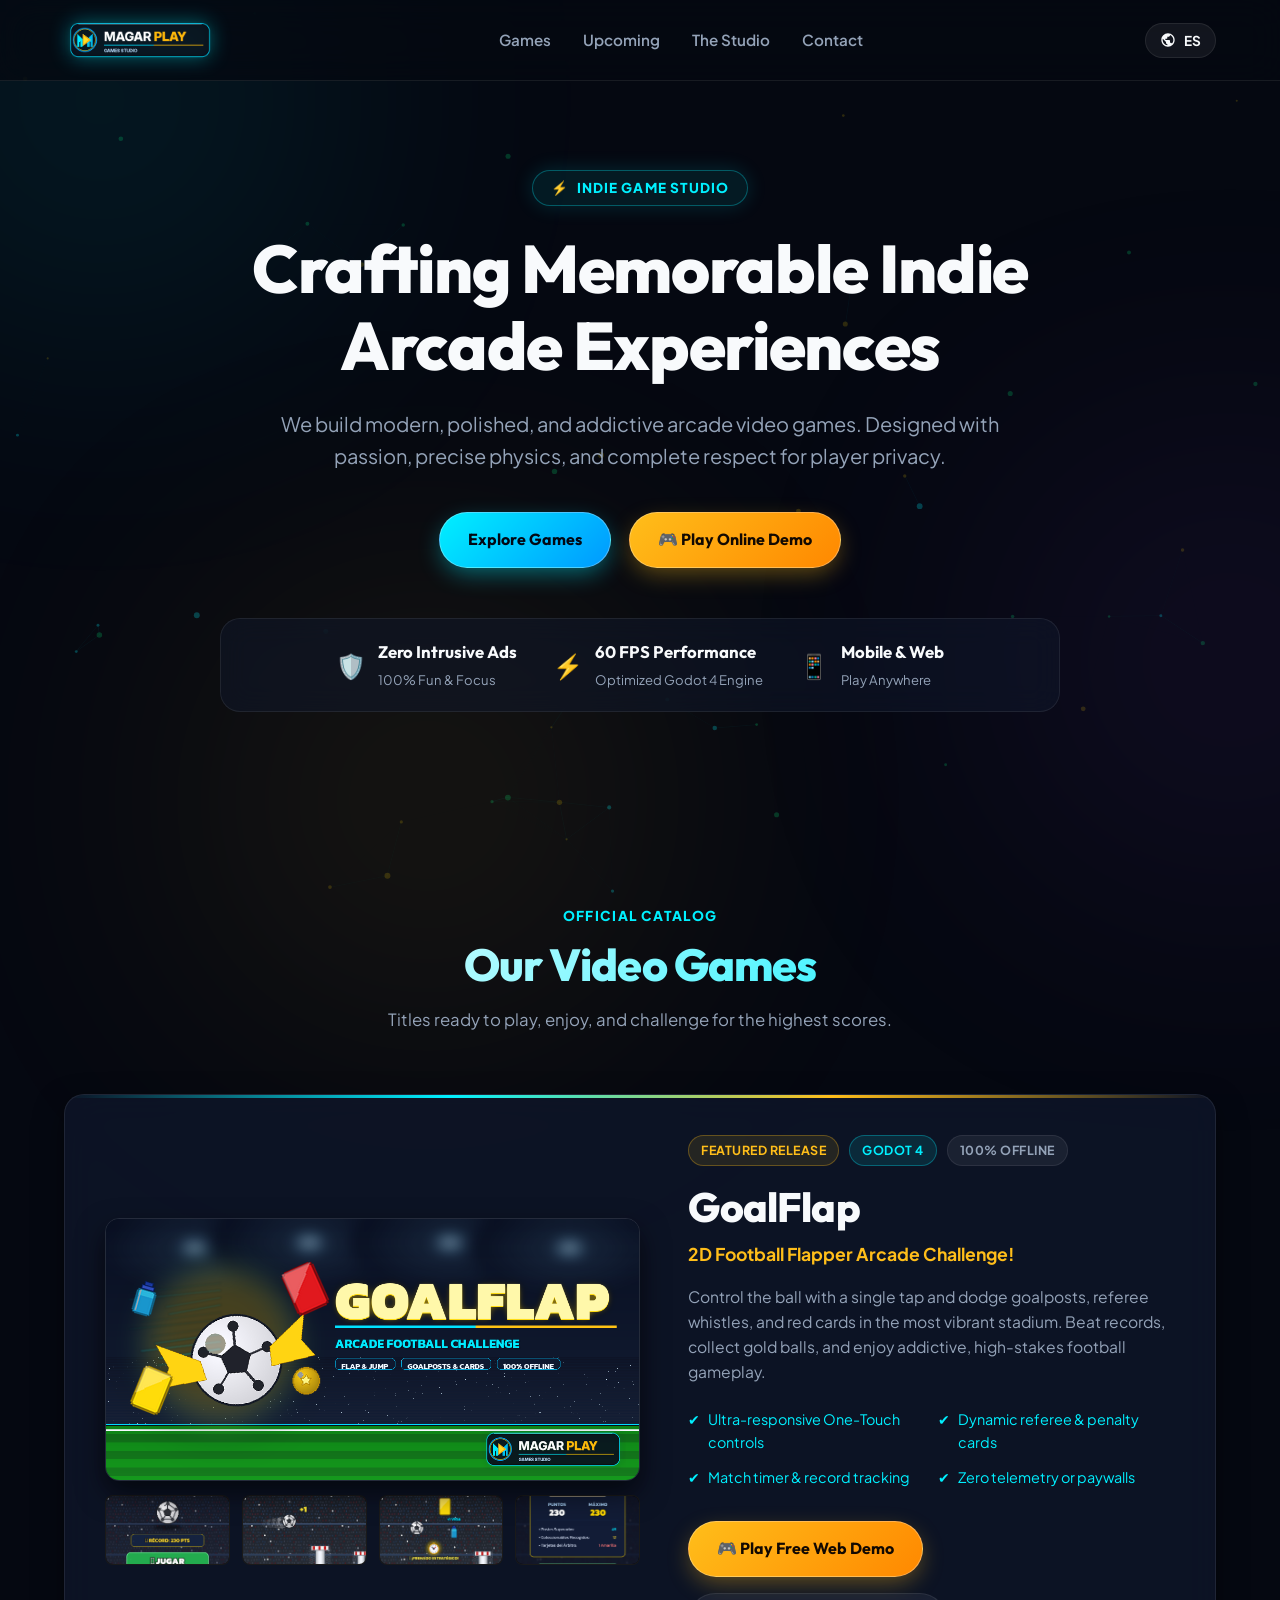
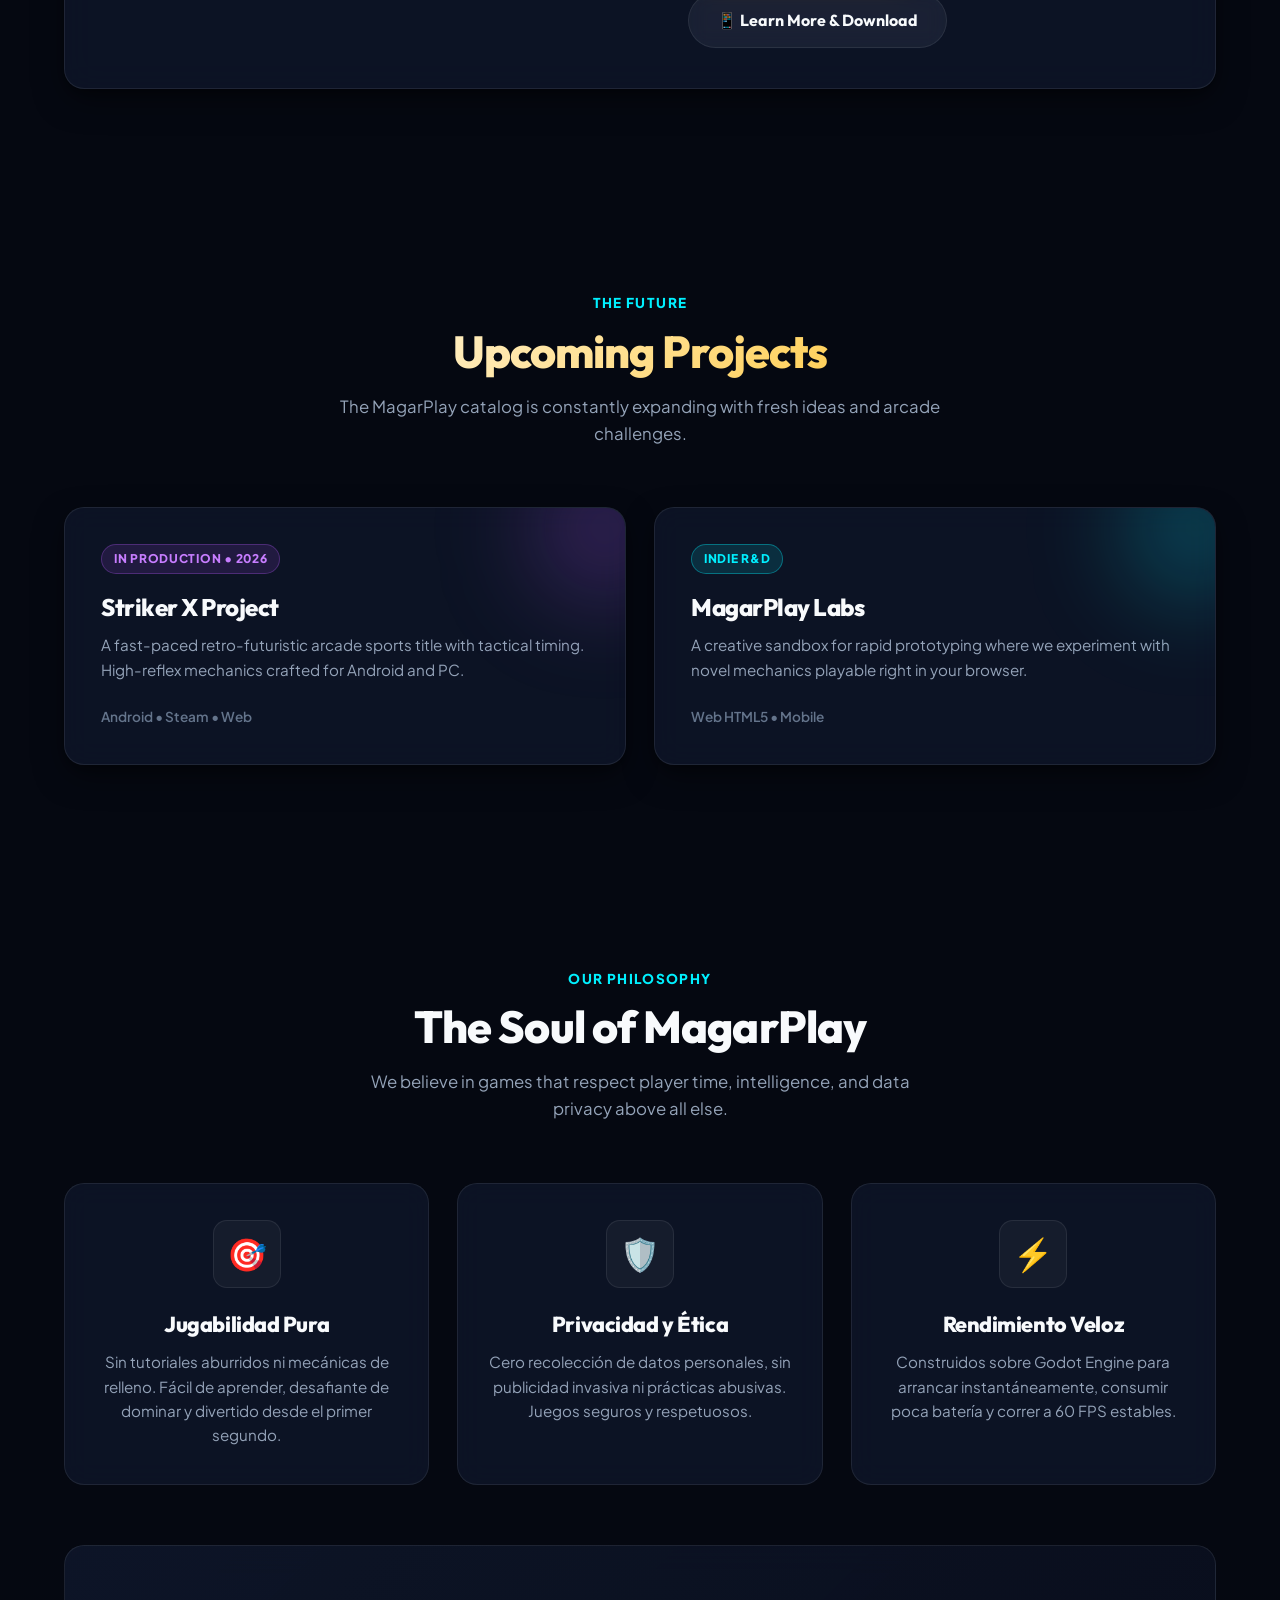
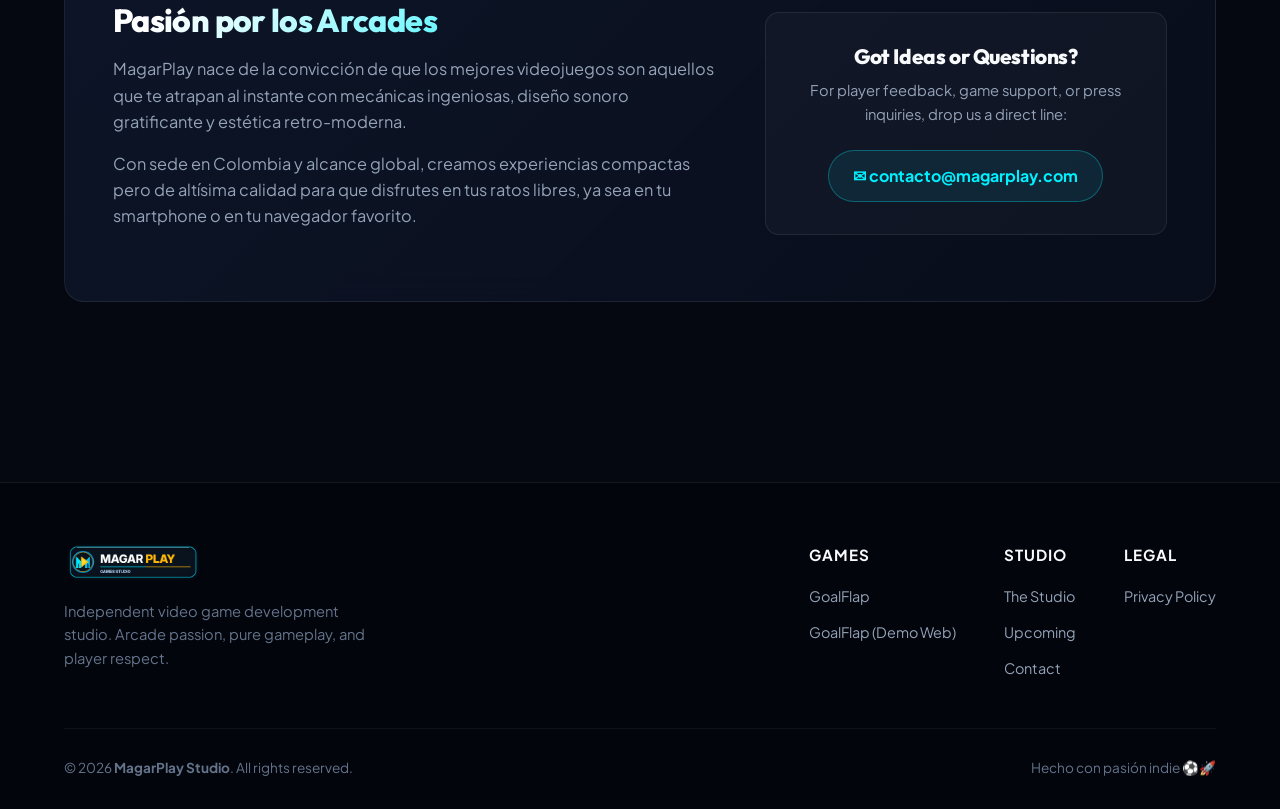
==== index.html @ de71ed54 "feat: landing page oficial de MagarPlay Studio y política de privacidad" ====
<!DOCTYPE html>
<html lang="es">
<head>
	<meta charset="UTF-8">
	<meta name="viewport" content="width=device-width, initial-scale=1.0">
	<title>MagarPlay | Estudio Indie de Videojuegos Arcade</title>
	<meta name="description" content="MagarPlay es un estudio independiente de desarrollo de videojuegos arcade para dispositivos móviles y web. Creadores de GoalFlap.">
	<meta name="keywords" content="MagarPlay, GoalFlap, videojuegos arcade, indie games, juegos godot, juegos móviles sin anuncios, futbol arcade">
	<meta name="author" content="MagarPlay Studio">
	<link rel="canonical" href="https://magarplay.com/">

	<!-- Open Graph / Facebook -->
	<meta property="og:type" content="website">
	<meta property="og:url" content="https://magarplay.com/">
	<meta property="og:title" content="MagarPlay | Estudio Indie de Videojuegos Arcade">
	<meta property="og:description" content="Desarrollo independiente de videojuegos arcade modernos, pulidos y adictivos. Creadores de GoalFlap.">
	<meta property="og:image" content="https://magarplay.com/images/feature_graphic.png">

	<!-- Twitter Cards -->
	<meta name="twitter:card" content="summary_large_image">
	<meta name="twitter:title" content="MagarPlay | Estudio Indie de Videojuegos Arcade">
	<meta name="twitter:description" content="Desarrollo independiente de videojuegos arcade modernos, pulidos y adictivos. Creadores de GoalFlap.">
	<meta name="twitter:image" content="https://magarplay.com/images/feature_graphic.png">

	<!-- Favicon -->
	<link rel="icon" type="image/png" href="images/icon_512.png">
	<link rel="apple-touch-icon" href="images/icon_512.png">

	<!-- Google Fonts -->
	<link rel="preconnect" href="https://fonts.googleapis.com">
	<link rel="preconnect" href="https://fonts.gstatic.com" crossorigin>
	<link href="https://fonts.googleapis.com/css2?family=Outfit:wght@600;700;800;900&family=Plus+Jakarta+Sans:wght@400;500;600;700&display=swap" rel="stylesheet">

	<!-- Stylesheet -->
	<link rel="stylesheet" href="css/style.css">
</head>
<body>

	<!-- Particle Interactive Background Canvas -->
	<canvas id="particles-canvas"></canvas>

	<!-- Ambient Colored Glow Orbs -->
	<div class="ambient-glow ambient-top-left"></div>
	<div class="ambient-glow ambient-center-right"></div>
	<div class="ambient-glow ambient-bottom-left"></div>

	<!-- ==========================================================================
	     NAVBAR
	     ========================================================================== -->
	<header class="site-header" id="header">
		<div class="container nav-wrapper">
			<a href="#" class="brand-link" aria-label="MagarPlay Inicio">
				<img src="images/magarplay_logo.png" alt="MagarPlay Logo" class="brand-logo">
			</a>

			<nav aria-label="Navegación principal">
				<ul class="nav-links" id="nav-links">
					<li><a href="#games" data-i18n="nav_games">Juegos</a></li>
					<li><a href="#upcoming" data-i18n="nav_upcoming">Próximamente</a></li>
					<li><a href="#about" data-i18n="nav_about">El Estudio</a></li>
					<li><a href="#contact" data-i18n="nav_contact">Contacto</a></li>
				</ul>
			</nav>

			<div class="nav-actions">
				<button class="lang-toggle-btn" id="lang-toggle" aria-label="Cambiar Idioma">
					<svg viewBox="0 0 24 24" width="16" height="16" aria-hidden="true">
						<path d="M12 2C6.48 2 2 6.48 2 12s4.48 10 10 10 10-4.48 10-10S17.52 2 12 2zm-1 17.93c-3.95-.49-7-3.85-7-7.93 0-.62.08-1.21.21-1.79L9 15v1c0 1.1.9 2 2 2v1.93zm6.9-2.54c-.26-.81-1-1.39-1.9-1.39h-1v-3c0-.55-.45-1-1-1H8v-2h2c.55 0 1-.45 1-1V7h2c1.1 0 2-.9 2-2v-.41c2.93 1.19 5 4.06 5 7.41 0 2.08-.8 3.97-2.1 5.39z"/>
					</svg>
					<span class="lang-label">EN</span>
				</button>

				<button class="mobile-menu-btn" id="mobile-menu-btn" aria-label="Abrir menú móvil">
					<svg viewBox="0 0 24 24" fill="none" stroke-width="2" stroke-linecap="round" stroke-linejoin="round">
						<line x1="3" y1="12" x2="21" y2="12"></line>
						<line x1="3" y1="6" x2="21" y2="6"></line>
						<line x1="3" y1="18" x2="21" y2="18"></line>
					</svg>
				</button>
			</div>
		</div>
	</header>

	<!-- ==========================================================================
	     HERO SECTION
	     ========================================================================== -->
	<section class="hero-section" id="hero">
		<div class="container">
			<div class="studio-pill">
				<span>⚡</span>
				<span data-i18n="hero_badge">Estudio Indie de Videojuegos</span>
			</div>

			<h1 class="hero-title">
				<span data-i18n="hero_title">Creando Experiencias Arcade Inolvidables</span>
			</h1>

			<p class="hero-subtitle" data-i18n="hero_subtitle">
				Desarrollamos videojuegos arcade modernos, pulidos y adictivos. Diseñados con pasión, física precisa y respeto total por la privacidad del jugador.
			</p>

			<div class="hero-cta-group">
				<a href="#games" class="btn btn-primary" data-i18n="hero_btn_explore">Explorar Juegos</a>
				<a href="https://magarplay.github.io/GoalFlap/play/" target="_blank" rel="noopener" class="btn btn-gold" data-i18n="hero_btn_demo">🎮 Probar Demo Online</a>
			</div>

			<!-- Stats Banner -->
			<div class="hero-stats">
				<div class="stat-item">
					<div class="stat-icon">🛡️</div>
					<div class="stat-text">
						<strong data-i18n="stat_no_ads">Sin Anuncios Abusivos</strong>
						<span data-i18n="stat_no_ads_sub">100% Diversión y Enfoque</span>
					</div>
				</div>
				<div class="stat-item">
					<div class="stat-icon">⚡</div>
					<div class="stat-text">
						<strong data-i18n="stat_fps">Rendimiento 60 FPS</strong>
						<span data-i18n="stat_fps_sub">Motor Godot 4 Optimizado</span>
					</div>
				</div>
				<div class="stat-item">
					<div class="stat-icon">📱</div>
					<div class="stat-text">
						<strong data-i18n="stat_multiplatform">Móvil y Web</strong>
						<span data-i18n="stat_multiplatform_sub">Juega Donde Quieras</span>
					</div>
				</div>
			</div>
		</div>
	</section>

	<!-- ==========================================================================
	     FEATURED GAME SECTION (GOALFLAP)
	     ========================================================================== -->
	<section class="section" id="games">
		<div class="container">
			<div class="section-header">
				<span class="section-tag" data-i18n="sec_games_tag">Catálogo Oficial</span>
				<h2 class="section-title gradient-text-cyan" data-i18n="sec_games_title">Nuestros Videojuegos</h2>
				<p class="section-desc" data-i18n="sec_games_desc">Títulos listos para jugar, disfrutar y competir por las mejores marcas.</p>
			</div>

			<!-- Featured Card: GoalFlap -->
			<div class="featured-game-card">
				<div class="game-grid">
					<!-- Left Column: Visual Media -->
					<div class="game-media-col">
						<div class="game-media-wrapper">
							<img src="images/feature_graphic.png" alt="GoalFlap Portada Oficial" class="game-banner-img">
						</div>
						<!-- Gameplay Thumbnails -->
						<div class="game-thumbs-row">
							<div class="game-thumb-item">
								<img src="images/screenshots/screenshot_1_menu.png" alt="GoalFlap Menú" loading="lazy">
							</div>
							<div class="game-thumb-item">
								<img src="images/screenshots/screenshot_2_gameplay.png" alt="GoalFlap Partida" loading="lazy">
							</div>
							<div class="game-thumb-item">
								<img src="images/screenshots/screenshot_3_collectibles.png" alt="GoalFlap Coleccionables" loading="lazy">
							</div>
							<div class="game-thumb-item">
								<img src="images/screenshots/screenshot_4_gameover.png" alt="GoalFlap Game Over" loading="lazy">
							</div>
						</div>
					</div>

					<!-- Right Column: Game Information -->
					<div class="game-info-col">
						<div class="game-badges-row">
							<span class="badge badge-gold" data-i18n="game_badge_featured">Lanzamiento Destacado</span>
							<span class="badge badge-cyan" data-i18n="game_badge_tech">Godot 4</span>
							<span class="badge badge-gray" data-i18n="game_badge_offline">100% Offline</span>
						</div>

						<h3 class="game-title">GoalFlap</h3>
						<div class="game-tagline" data-i18n="game_tagline">¡Desafío Arcade de Fútbol Flapper 2D!</div>
						<p class="game-description" data-i18n="game_desc">
							Controla el balón con un solo toque y esquiva postes, silbatos y tarjetas rojas en el estadio más vibrante. Rompe récords, recoge balones de oro y vive el fútbol con una jugabilidad tan adictiva como desafiante.
						</p>

						<ul class="game-highlights">
							<li><span>✔</span> <span data-i18n="feat_controls">Controles One-Touch ultrasensibles</span></li>
							<li><span>✔</span> <span data-i18n="feat_referee">Mecánicas de árbitro y tarjetas</span></li>
							<li><span>✔</span> <span data-i18n="feat_time">Registro de tiempo y récords</span></li>
							<li><span>✔</span> <span data-i18n="feat_privacy">Sin telemetría ni micropagos</span></li>
						</ul>

						<div class="game-actions-row">
							<a href="https://magarplay.github.io/GoalFlap/play/" target="_blank" rel="noopener" class="btn btn-gold" data-i18n="btn_play_demo">🎮 Jugar Demo Web Gratis</a>
							<a href="https://magarplay.github.io/GoalFlap/" target="_blank" rel="noopener" class="btn btn-secondary" data-i18n="btn_game_details">📱 Conocer Más y Descargar</a>
						</div>
					</div>
				</div>
			</div>
		</div>
	</section>

	<!-- ==========================================================================
	     UPCOMING PIPELINE SECTION
	     ========================================================================== -->
	<section class="section" id="upcoming">
		<div class="container">
			<div class="section-header">
				<span class="section-tag" data-i18n="sec_upcoming_tag">El Futuro</span>
				<h2 class="section-title gradient-text-gold" data-i18n="sec_upcoming_title">Próximos Proyectos</h2>
				<p class="section-desc" data-i18n="sec_upcoming_desc">El catálogo de MagarPlay está en constante evolución con nuevos géneros y desafíos.</p>
			</div>

			<div class="pipeline-grid">
				<!-- Project 1 -->
				<div class="pipeline-card">
					<div class="pipeline-card-glow glow-purple"></div>
					<span class="pipeline-badge pipeline-badge-dev" data-i18n="pipe1_badge">En Producción • 2026</span>
					<h3 class="pipeline-title" data-i18n="pipe1_title">Proyecto Striker X</h3>
					<p class="pipeline-desc" data-i18n="pipe1_desc">
						Un arcade deportivo y táctico con estética retro-futurista de alta velocidad. Mecánicas de reflejos extremos para Android y PC.
					</p>
					<div class="pipeline-platforms" data-i18n="pipe1_platforms">
						Android • Steam • Web
					</div>
				</div>

				<!-- Project 2 -->
				<div class="pipeline-card">
					<div class="pipeline-card-glow glow-cyan"></div>
					<span class="pipeline-badge pipeline-badge-lab" data-i18n="pipe2_badge">I+D Indie</span>
					<h3 class="pipeline-title" data-i18n="pipe2_title">MagarPlay Labs</h3>
					<p class="pipeline-desc" data-i18n="pipe2_desc">
						Espacio de experimentación y prototipado rápido donde probamos mecánicas innovadoras directamente en tu navegador web.
					</p>
					<div class="pipeline-platforms" data-i18n="pipe2_platforms">
						Web HTML5 • Móvil
					</div>
				</div>
			</div>
		</div>
	</section>

	<!-- ==========================================================================
	     ABOUT & PHILOSOPHY SECTION
	     ========================================================================== -->
	<section class="section" id="about">
		<div class="container">
			<div class="section-header">
				<span class="section-tag" data-i18n="sec_about_tag">Nuestra Filosofía</span>
				<h2 class="section-title" data-i18n="sec_about_title">¿Por Qué MagarPlay?</h2>
				<p class="section-desc" data-i18n="sec_about_desc">Diseñamos videojuegos con los estándares que a nosotros como jugadores nos apasionan.</p>
			</div>

			<!-- Pillars Grid -->
			<div class="pillars-grid" style="margin-bottom: 60px;">
				<div class="pillar-card">
					<div class="pillar-icon-box">🎯</div>
					<h3 class="pillar-title" data-i18n="pillar1_title">Jugabilidad Pura</h3>
					<p class="pillar-desc" data-i18n="pillar1_desc">
						Sin tutoriales aburridos ni mecánicas de relleno. Fácil de aprender, desafiante de dominar y divertido desde el primer segundo.
					</p>
				</div>

				<div class="pillar-card">
					<div class="pillar-icon-box">🛡️</div>
					<h3 class="pillar-title" data-i18n="pillar2_title">Privacidad y Ética</h3>
					<p class="pillar-desc" data-i18n="pillar2_desc">
						Cero recolección de datos personales, sin publicidad invasiva ni prácticas abusivas. Juegos seguros y respetuosos.
					</p>
				</div>

				<div class="pillar-card">
					<div class="pillar-icon-box">⚡</div>
					<h3 class="pillar-title" data-i18n="pillar3_title">Rendimiento Veloz</h3>
					<p class="pillar-desc" data-i18n="pillar3_desc">
						Construidos sobre Godot Engine para arrancar instantáneamente, consumir poca batería y correr a 60 FPS estables.
					</p>
				</div>
			</div>

			<!-- Studio Story Card & Contact Form -->
			<div class="about-card" id="contact">
				<div class="about-text">
					<h3 class="gradient-text-cyan" data-i18n="about_studio_title">Pasión por los Arcades</h3>
					<p data-i18n="about_studio_p1">
						MagarPlay nace de la convicción de que los mejores videojuegos son aquellos que te atrapan al instante con mecánicas ingeniosas, diseño sonoro gratificante y estética retro-moderna.
					</p>
					<p data-i18n="about_studio_p2">
						Con sede en Colombia y alcance global, creamos experiencias compactas pero de altísima calidad para que disfrutes en tus ratos libres, ya sea en tu smartphone o en tu navegador favorito.
					</p>
				</div>

				<div class="contact-box">
					<h4 data-i18n="contact_title">¿Quieres saludarnos?</h4>
					<p data-i18n="contact_desc">Para sugerencias, soporte de nuestros juegos o colaboraciones de prensa, escríbenos directamente:</p>
					<a href="mailto:contacto@magarplay.com" class="contact-email-btn" data-i18n="contact_btn">
						✉ contacto@magarplay.com
					</a>
				</div>
			</div>
		</div>
	</section>

	<!-- ==========================================================================
	     FOOTER
	     ========================================================================== -->
	<footer class="site-footer">
		<div class="container">
			<div class="footer-top">
				<div class="footer-brand">
					<img src="images/magarplay_logo.png" alt="MagarPlay" style="height: 38px; width: auto;">
					<p data-i18n="footer_desc">Estudio independiente de desarrollo de videojuegos. Pasión arcade, jugabilidad pura y respeto al jugador.</p>
				</div>

				<div class="footer-nav">
					<div class="footer-col">
						<h5 data-i18n="footer_games">Juegos</h5>
						<ul>
							<li><a href="https://magarplay.github.io/GoalFlap/" target="_blank" rel="noopener">GoalFlap</a></li>
							<li><a href="https://magarplay.github.io/GoalFlap/play/" target="_blank" rel="noopener">GoalFlap (Demo Web)</a></li>
						</ul>
					</div>
					<div class="footer-col">
						<h5 data-i18n="footer_studio">Estudio</h5>
						<ul>
							<li><a href="#about" data-i18n="nav_about">El Estudio</a></li>
							<li><a href="#upcoming" data-i18n="nav_upcoming">Próximamente</a></li>
							<li><a href="#contact" data-i18n="nav_contact">Contacto</a></li>
						</ul>
					</div>
					<div class="footer-col">
						<h5 data-i18n="footer_legal">Legal</h5>
						<ul>
							<li><a href="privacy.html" data-i18n="footer_privacy">Política de Privacidad</a></li>
						</ul>
					</div>
				</div>
			</div>

			<div class="footer-bottom">
				<div>
					&copy; 2026 <strong>MagarPlay Studio</strong>. <span data-i18n="footer_rights">Todos los derechos reservados.</span>
				</div>
				<div>
					Hecho con pasión indie ⚽🚀
				</div>
			</div>
		</div>
	</footer>

	<!-- Scripts -->
	<script src="js/main.js"></script>
</body>
</html>
---- css/style.css ----
/* ==========================================================================
   MAGARPLAY GAMES STUDIO - OFFICIAL PORTAL DESIGN SYSTEM
   Modern Dark Arcade Glassmorphism Theme (2026)
   ========================================================================== */

:root {
	--bg-deep: #050811;
	--bg-surface: #0a0f1d;
	--bg-card: rgba(16, 24, 45, 0.72);
	--bg-card-hover: rgba(22, 34, 62, 0.85);
	
	--accent-cyan: #00f0ff;
	--accent-cyan-rgb: 0, 240, 255;
	--accent-cyan-glow: rgba(0, 240, 255, 0.35);
	
	--accent-gold: #ffbe1a;
	--accent-gold-rgb: 255, 190, 26;
	--accent-gold-glow: rgba(255, 190, 26, 0.3);
	
	--accent-purple: #9d4edd;
	
	--text-primary: #f8fafc;
	--text-secondary: #94a3b8;
	--text-muted: #64748b;
	
	--border-subtle: rgba(255, 255, 255, 0.08);
	--border-hover: rgba(0, 240, 255, 0.35);
	
	--font-heading: 'Outfit', -apple-system, BlinkMacSystemFont, sans-serif;
	--font-body: 'Plus Jakarta Sans', -apple-system, BlinkMacSystemFont, sans-serif;
	
	--radius-sm: 8px;
	--radius-md: 14px;
	--radius-lg: 20px;
	--radius-full: 9999px;
	
	--shadow-card: 0 12px 32px -4px rgba(0, 0, 0, 0.5), 0 4px 12px -2px rgba(0, 0, 0, 0.3);
	--shadow-glow: 0 0 24px -2px var(--accent-cyan-glow);
	
	--transition-smooth: all 0.3s cubic-bezier(0.16, 1, 0.3, 1);
}

*, *::before, *::after {
	box-sizing: border-box;
	margin: 0;
	padding: 0;
}

html {
	scroll-behavior: smooth;
	color-scheme: dark;
}

body {
	background-color: var(--bg-deep);
	color: var(--text-primary);
	font-family: var(--font-body);
	line-height: 1.6;
	overflow-x: hidden;
	position: relative;
	min-height: 100vh;
}

/* Background Canvas */
#particles-canvas {
	position: fixed;
	top: 0;
	left: 0;
	width: 100vw;
	height: 100vh;
	pointer-events: none;
	z-index: 0;
	opacity: 0.55;
}

/* Ambient Radial Lighting */
.ambient-glow {
	position: fixed;
	width: 600px;
	height: 600px;
	border-radius: 50%;
	pointer-events: none;
	z-index: 0;
	filter: blur(140px);
	opacity: 0.18;
}
.ambient-top-left {
	top: -200px;
	left: -200px;
	background: radial-gradient(circle, var(--accent-cyan), transparent 70%);
}
.ambient-center-right {
	top: 40%;
	right: -250px;
	background: radial-gradient(circle, var(--accent-purple), transparent 70%);
}
.ambient-bottom-left {
	bottom: -200px;
	left: 10%;
	background: radial-gradient(circle, var(--accent-gold), transparent 70%);
}

/* Base Container */
.container {
	width: 100%;
	max-width: 1200px;
	margin: 0 auto;
	padding: 0 24px;
	position: relative;
	z-index: 1;
}

/* Typography */
h1, h2, h3, h4 {
	font-family: var(--font-heading);
	font-weight: 800;
	line-height: 1.15;
	letter-spacing: -0.02em;
}

.gradient-text-cyan {
	background: linear-gradient(135deg, #ffffff 10%, var(--accent-cyan) 90%);
	-webkit-background-clip: text;
	-webkit-text-fill-color: transparent;
}

.gradient-text-gold {
	background: linear-gradient(135deg, #ffffff 10%, var(--accent-gold) 90%);
	-webkit-background-clip: text;
	-webkit-text-fill-color: transparent;
}

/* ==========================================================================
   NAVIGATION
   ========================================================================== */
.site-header {
	position: fixed;
	top: 0;
	left: 0;
	right: 0;
	z-index: 1000;
	background: rgba(5, 8, 17, 0.75);
	backdrop-filter: blur(18px);
	-webkit-backdrop-filter: blur(18px);
	border-bottom: 1px solid var(--border-subtle);
	transition: var(--transition-smooth);
}

.nav-wrapper {
	display: flex;
	align-items: center;
	justify-content: space-between;
	height: 80px;
}

.brand-link {
	display: flex;
	align-items: center;
	gap: 12px;
	text-decoration: none;
	color: var(--text-primary);
}

.brand-logo {
	height: 42px;
	width: auto;
	object-fit: contain;
	filter: drop-shadow(0 0 10px rgba(0, 240, 255, 0.4));
	transition: var(--transition-smooth);
}

.brand-link:hover .brand-logo {
	transform: scale(1.04);
	filter: drop-shadow(0 0 16px rgba(0, 240, 255, 0.7));
}

.nav-links {
	display: flex;
	align-items: center;
	gap: 32px;
	list-style: none;
}

.nav-links a {
	color: var(--text-secondary);
	text-decoration: none;
	font-weight: 600;
	font-size: 0.95rem;
	transition: var(--transition-smooth);
	position: relative;
	padding: 6px 0;
}

.nav-links a:hover,
.nav-links a.active {
	color: var(--accent-cyan);
}

.nav-links a::after {
	content: '';
	position: absolute;
	bottom: 0;
	left: 0;
	width: 0;
	height: 2px;
	background: var(--accent-cyan);
	border-radius: var(--radius-full);
	box-shadow: 0 0 8px var(--accent-cyan);
	transition: var(--transition-smooth);
}

.nav-links a:hover::after,
.nav-links a.active::after {
	width: 100%;
}

.nav-actions {
	display: flex;
	align-items: center;
	gap: 16px;
}

/* Language Toggle Button */
.lang-toggle-btn {
	display: inline-flex;
	align-items: center;
	gap: 8px;
	background: rgba(255, 255, 255, 0.06);
	border: 1px solid var(--border-subtle);
	color: var(--text-primary);
	padding: 8px 14px;
	border-radius: var(--radius-full);
	font-family: var(--font-body);
	font-size: 0.85rem;
	font-weight: 700;
	cursor: pointer;
	transition: var(--transition-smooth);
}

.lang-toggle-btn:hover {
	background: rgba(0, 240, 255, 0.12);
	border-color: var(--accent-cyan);
	color: var(--accent-cyan);
	box-shadow: 0 0 16px rgba(0, 240, 255, 0.25);
}

.lang-toggle-btn svg {
	width: 16px;
	height: 16px;
	fill: currentColor;
}

/* Mobile Hamburger */
.mobile-menu-btn {
	display: none;
	background: transparent;
	border: none;
	color: var(--text-primary);
	cursor: pointer;
	padding: 8px;
}

.mobile-menu-btn svg {
	width: 28px;
	height: 28px;
	stroke: currentColor;
}

/* ==========================================================================
   HERO SECTION
   ========================================================================== */
.hero-section {
	padding-top: 170px;
	padding-bottom: 90px;
	text-align: center;
	position: relative;
}

.studio-pill {
	display: inline-flex;
	align-items: center;
	gap: 8px;
	background: rgba(0, 240, 255, 0.08);
	border: 1px solid rgba(0, 240, 255, 0.3);
	color: var(--accent-cyan);
	padding: 6px 18px;
	border-radius: var(--radius-full);
	font-size: 0.85rem;
	font-weight: 800;
	text-transform: uppercase;
	letter-spacing: 0.08em;
	margin-bottom: 24px;
	box-shadow: 0 0 20px rgba(0, 240, 255, 0.15);
	animation: pulseGlow 3s infinite alternate;
}

@keyframes pulseGlow {
	0% { box-shadow: 0 0 10px rgba(0, 240, 255, 0.15); }
	100% { box-shadow: 0 0 24px rgba(0, 240, 255, 0.35); }
}

.hero-title {
	font-size: clamp(2.5rem, 5.5vw, 4.2rem);
	max-width: 960px;
	margin: 0 auto 24px;
}

.hero-subtitle {
	font-size: clamp(1.05rem, 2vw, 1.25rem);
	color: var(--text-secondary);
	max-width: 720px;
	margin: 0 auto 40px;
}

.hero-cta-group {
	display: flex;
	align-items: center;
	justify-content: center;
	gap: 18px;
	flex-wrap: wrap;
	margin-bottom: 50px;
}

/* Buttons */
.btn {
	display: inline-flex;
	align-items: center;
	justify-content: center;
	gap: 10px;
	padding: 14px 28px;
	border-radius: var(--radius-full);
	font-family: var(--font-heading);
	font-size: 1rem;
	font-weight: 700;
	text-decoration: none;
	cursor: pointer;
	transition: var(--transition-smooth);
}

.btn-primary {
	background: linear-gradient(135deg, var(--accent-cyan), #0099ff);
	color: #030814;
	box-shadow: 0 8px 24px -4px rgba(0, 240, 255, 0.45);
	border: 1px solid rgba(255, 255, 255, 0.3);
}

.btn-primary:hover {
	transform: translateY(-2px);
	box-shadow: 0 14px 32px -2px rgba(0, 240, 255, 0.65);
	background: linear-gradient(135deg, #33f3ff, #1aa3ff);
}

.btn-gold {
	background: linear-gradient(135deg, var(--accent-gold), #ff8800);
	color: #120902;
	box-shadow: 0 8px 24px -4px rgba(255, 190, 26, 0.4);
	border: 1px solid rgba(255, 255, 255, 0.3);
}

.btn-gold:hover {
	transform: translateY(-2px);
	box-shadow: 0 14px 32px -2px rgba(255, 190, 26, 0.6);
	background: linear-gradient(135deg, #ffd055, #ff9922);
}

.btn-secondary {
	background: rgba(255, 255, 255, 0.05);
	color: var(--text-primary);
	border: 1px solid var(--border-subtle);
	backdrop-filter: blur(10px);
}

.btn-secondary:hover {
	background: rgba(255, 255, 255, 0.12);
	border-color: rgba(255, 255, 255, 0.3);
	transform: translateY(-2px);
}

/* Hero Stats Banner */
.hero-stats {
	display: flex;
	align-items: center;
	justify-content: center;
	gap: 36px;
	flex-wrap: wrap;
	padding: 20px 32px;
	background: rgba(16, 24, 45, 0.5);
	border: 1px solid var(--border-subtle);
	backdrop-filter: blur(14px);
	border-radius: var(--radius-lg);
	max-width: 840px;
	margin: 0 auto;
}

.stat-item {
	display: flex;
	align-items: center;
	gap: 12px;
	text-align: left;
}

.stat-icon {
	font-size: 1.5rem;
}

.stat-text strong {
	display: block;
	font-size: 1.05rem;
	color: var(--text-primary);
	font-family: var(--font-heading);
}

.stat-text span {
	font-size: 0.82rem;
	color: var(--text-secondary);
}

/* ==========================================================================
   FEATURED GAME SECTION
   ========================================================================== */
.section {
	padding: 100px 0;
	position: relative;
}

.section-header {
	text-align: center;
	margin-bottom: 60px;
}

.section-tag {
	display: inline-block;
	font-size: 0.85rem;
	font-weight: 800;
	text-transform: uppercase;
	letter-spacing: 0.1em;
	color: var(--accent-cyan);
	margin-bottom: 12px;
}

.section-title {
	font-size: clamp(2rem, 3.5vw, 2.8rem);
	margin-bottom: 16px;
}

.section-desc {
	font-size: 1.05rem;
	color: var(--text-secondary);
	max-width: 600px;
	margin: 0 auto;
}

/* Hero Game Card */
.featured-game-card {
	background: var(--bg-card);
	border: 1px solid var(--border-subtle);
	border-radius: var(--radius-lg);
	padding: 40px;
	backdrop-filter: blur(16px);
	-webkit-backdrop-filter: blur(16px);
	box-shadow: var(--shadow-card);
	transition: var(--transition-smooth);
	position: relative;
	overflow: hidden;
}

.featured-game-card::before {
	content: '';
	position: absolute;
	top: 0;
	left: 0;
	width: 100%;
	height: 3px;
	background: linear-gradient(90deg, transparent, var(--accent-cyan), var(--accent-gold), transparent);
}

.featured-game-card:hover {
	border-color: var(--border-hover);
	box-shadow: 0 16px 40px -8px rgba(0, 240, 255, 0.2);
}

.game-grid {
	display: grid;
	grid-template-columns: 1.1fr 1fr;
	gap: 48px;
	align-items: center;
}

/* Media Column */
.game-media-wrapper {
	position: relative;
	border-radius: var(--radius-md);
	overflow: hidden;
	box-shadow: 0 12px 28px rgba(0, 0, 0, 0.6);
	border: 1px solid rgba(255, 255, 255, 0.1);
}

.game-banner-img {
	width: 100%;
	height: auto;
	display: block;
	transition: transform 0.6s cubic-bezier(0.16, 1, 0.3, 1);
}

.featured-game-card:hover .game-banner-img {
	transform: scale(1.03);
}

/* Gameplay Screenshots Grid */
.game-thumbs-row {
	display: grid;
	grid-template-columns: repeat(4, 1fr);
	gap: 12px;
	margin-top: 14px;
}

.game-thumb-item {
	border-radius: var(--radius-sm);
	overflow: hidden;
	border: 1px solid rgba(255, 255, 255, 0.1);
	aspect-ratio: 16/9;
	background: #000;
}

.game-thumb-item img {
	width: 100%;
	height: 100%;
	object-fit: cover;
	display: block;
	transition: var(--transition-smooth);
}

.game-thumb-item:hover img {
	transform: scale(1.08);
}

/* Info Column */
.game-badges-row {
	display: flex;
	gap: 10px;
	flex-wrap: wrap;
	margin-bottom: 18px;
}

.badge {
	display: inline-flex;
	align-items: center;
	gap: 6px;
	padding: 5px 12px;
	border-radius: var(--radius-full);
	font-size: 0.78rem;
	font-weight: 700;
	text-transform: uppercase;
	letter-spacing: 0.04em;
}

.badge-cyan {
	background: rgba(0, 240, 255, 0.1);
	border: 1px solid rgba(0, 240, 255, 0.3);
	color: var(--accent-cyan);
}

.badge-gold {
	background: rgba(255, 190, 26, 0.1);
	border: 1px solid rgba(255, 190, 26, 0.3);
	color: var(--accent-gold);
}

.badge-gray {
	background: rgba(255, 255, 255, 0.06);
	border: 1px solid var(--border-subtle);
	color: var(--text-secondary);
}

.game-title {
	font-size: clamp(2rem, 3.2vw, 2.7rem);
	margin-bottom: 8px;
}

.game-tagline {
	font-size: 1.1rem;
	color: var(--accent-gold);
	font-weight: 700;
	margin-bottom: 16px;
}

.game-description {
	color: var(--text-secondary);
	margin-bottom: 24px;
	font-size: 0.98rem;
}

/* Game Highlights Bullet Points */
.game-highlights {
	list-style: none;
	display: grid;
	grid-template-columns: 1fr 1fr;
	gap: 12px;
	margin-bottom: 32px;
}

.game-highlights li {
	display: flex;
	align-items: flex-start;
	gap: 8px;
	font-size: 0.9rem;
	color: var(--text-primary);
}

.game-highlights li span {
	color: var(--accent-cyan);
}

/* Game CTA Row */
.game-actions-row {
	display: flex;
	gap: 16px;
	flex-wrap: wrap;
}

/* ==========================================================================
   UPCOMING / PIPELINE SECTION
   ========================================================================== */
.pipeline-grid {
	display: grid;
	grid-template-columns: repeat(auto-fit, minmax(320px, 1fr));
	gap: 28px;
}

.pipeline-card {
	background: var(--bg-card);
	border: 1px solid var(--border-subtle);
	border-radius: var(--radius-lg);
	padding: 36px;
	backdrop-filter: blur(14px);
	box-shadow: var(--shadow-card);
	transition: var(--transition-smooth);
	position: relative;
	overflow: hidden;
}

.pipeline-card:hover {
	transform: translateY(-4px);
	border-color: rgba(255, 255, 255, 0.2);
	background: var(--bg-card-hover);
}

.pipeline-card-glow {
	position: absolute;
	top: -50px;
	right: -50px;
	width: 140px;
	height: 140px;
	border-radius: 50%;
	filter: blur(50px);
	pointer-events: none;
}
.glow-purple { background: rgba(157, 78, 221, 0.3); }
.glow-cyan { background: rgba(0, 240, 255, 0.25); }

.pipeline-badge {
	display: inline-block;
	font-size: 0.75rem;
	font-weight: 800;
	text-transform: uppercase;
	letter-spacing: 0.06em;
	padding: 4px 12px;
	border-radius: var(--radius-full);
	margin-bottom: 20px;
}

.pipeline-badge-dev {
	background: rgba(157, 78, 221, 0.15);
	color: #c77dff;
	border: 1px solid rgba(157, 78, 221, 0.35);
}

.pipeline-badge-lab {
	background: rgba(0, 240, 255, 0.12);
	color: var(--accent-cyan);
	border: 1px solid rgba(0, 240, 255, 0.35);
}

.pipeline-title {
	font-size: 1.5rem;
	margin-bottom: 12px;
}

.pipeline-desc {
	color: var(--text-secondary);
	font-size: 0.95rem;
	margin-bottom: 24px;
}

.pipeline-platforms {
	display: flex;
	gap: 12px;
	font-size: 0.85rem;
	color: var(--text-muted);
	font-weight: 600;
}

/* ==========================================================================
   PHILOSOPHY & PILLARS
   ========================================================================== */
.pillars-grid {
	display: grid;
	grid-template-columns: repeat(auto-fit, minmax(300px, 1fr));
	gap: 28px;
}

.pillar-card {
	background: var(--bg-card);
	border: 1px solid var(--border-subtle);
	border-radius: var(--radius-lg);
	padding: 36px 28px;
	text-align: center;
	transition: var(--transition-smooth);
	backdrop-filter: blur(14px);
}

.pillar-card:hover {
	transform: translateY(-4px);
	border-color: var(--border-hover);
	box-shadow: 0 12px 30px -4px rgba(0, 240, 255, 0.2);
}

.pillar-icon-box {
	width: 68px;
	height: 68px;
	margin: 0 auto 24px;
	background: rgba(255, 255, 255, 0.04);
	border: 1px solid var(--border-subtle);
	border-radius: var(--radius-md);
	display: flex;
	align-items: center;
	justify-content: center;
	font-size: 2rem;
	transition: var(--transition-smooth);
}

.pillar-card:hover .pillar-icon-box {
	background: rgba(0, 240, 255, 0.12);
	border-color: var(--accent-cyan);
	box-shadow: 0 0 20px rgba(0, 240, 255, 0.3);
	transform: scale(1.08);
}

.pillar-title {
	font-size: 1.35rem;
	margin-bottom: 14px;
}

.pillar-desc {
	font-size: 0.95rem;
	color: var(--text-secondary);
}

/* ==========================================================================
   ABOUT & CONTACT
   ========================================================================== */
.about-card {
	background: linear-gradient(135deg, rgba(16, 24, 45, 0.8), rgba(9, 14, 28, 0.95));
	border: 1px solid var(--border-subtle);
	border-radius: var(--radius-lg);
	padding: 56px 48px;
	backdrop-filter: blur(16px);
	display: grid;
	grid-template-columns: 1.2fr 0.8fr;
	gap: 48px;
	align-items: center;
}

.about-text h3 {
	font-size: 2rem;
	margin-bottom: 18px;
}

.about-text p {
	color: var(--text-secondary);
	margin-bottom: 16px;
	font-size: 1.02rem;
}

.contact-box {
	background: rgba(255, 255, 255, 0.03);
	border: 1px solid var(--border-subtle);
	border-radius: var(--radius-md);
	padding: 32px;
	text-align: center;
}

.contact-box h4 {
	font-size: 1.3rem;
	margin-bottom: 10px;
}

.contact-box p {
	color: var(--text-secondary);
	font-size: 0.92rem;
	margin-bottom: 24px;
}

.contact-email-btn {
	display: inline-flex;
	align-items: center;
	gap: 10px;
	color: var(--accent-cyan);
	font-weight: 700;
	text-decoration: none;
	padding: 12px 24px;
	background: rgba(0, 240, 255, 0.08);
	border: 1px solid rgba(0, 240, 255, 0.3);
	border-radius: var(--radius-full);
	transition: var(--transition-smooth);
}

.contact-email-btn:hover {
	background: rgba(0, 240, 255, 0.2);
	box-shadow: 0 0 20px rgba(0, 240, 255, 0.4);
	transform: translateY(-2px);
}

/* ==========================================================================
   FOOTER
   ========================================================================== */
.site-footer {
	border-top: 1px solid var(--border-subtle);
	background: #03050c;
	padding: 60px 0 30px;
	margin-top: 80px;
	position: relative;
	z-index: 1;
}

.footer-top {
	display: flex;
	justify-content: space-between;
	align-items: flex-start;
	flex-wrap: wrap;
	gap: 40px;
	margin-bottom: 48px;
}

.footer-brand p {
	color: var(--text-muted);
	font-size: 0.92rem;
	max-width: 320px;
	margin-top: 12px;
}

.footer-nav {
	display: flex;
	gap: 48px;
	flex-wrap: wrap;
}

.footer-col h5 {
	color: var(--text-primary);
	font-size: 0.95rem;
	font-weight: 700;
	text-transform: uppercase;
	letter-spacing: 0.06em;
	margin-bottom: 16px;
}

.footer-col ul {
	list-style: none;
	display: flex;
	flex-direction: column;
	gap: 10px;
}

.footer-col a {
	color: var(--text-secondary);
	text-decoration: none;
	font-size: 0.9rem;
	transition: var(--transition-smooth);
}

.footer-col a:hover {
	color: var(--accent-cyan);
}

.footer-bottom {
	border-top: 1px solid rgba(255, 255, 255, 0.05);
	padding-top: 28px;
	display: flex;
	justify-content: space-between;
	align-items: center;
	flex-wrap: wrap;
	gap: 16px;
	font-size: 0.85rem;
	color: var(--text-muted);
}

/* ==========================================================================
   RESPONSIVE DESIGN
   ========================================================================== */
@media (max-width: 992px) {
	.game-grid {
		grid-template-columns: 1fr;
		gap: 36px;
	}
	
	.about-card {
		grid-template-columns: 1fr;
		padding: 40px 28px;
	}
}

@media (max-width: 768px) {
	.nav-links {
		display: none;
		position: absolute;
		top: 80px;
		left: 0;
		right: 0;
		background: rgba(5, 8, 17, 0.98);
		backdrop-filter: blur(20px);
		border-bottom: 1px solid var(--border-subtle);
		flex-direction: column;
		padding: 24px;
		gap: 20px;
		text-align: center;
	}
	
	.nav-links.open {
		display: flex;
	}
	
	.mobile-menu-btn {
		display: block;
	}
	
	.hero-section {
		padding-top: 130px;
		padding-bottom: 60px;
	}
	
	.hero-stats {
		flex-direction: column;
		align-items: flex-start;
		gap: 20px;
		padding: 20px;
	}
	
	.featured-game-card {
		padding: 24px;
	}
	
	.game-highlights {
		grid-template-columns: 1fr;
	}
	
	.game-actions-row, .hero-cta-group {
		flex-direction: column;
		width: 100%;
	}
	
	.btn {
		width: 100%;
	}
}

/* ==========================================================================
   LEGAL / PRIVACY PAGE STYLES
   ========================================================================== */
.legal-section {
	padding: 140px 0 80px 0;
	position: relative;
	z-index: 1;
}

.legal-card {
	background: var(--bg-card);
	border: 1px solid var(--border-subtle);
	border-radius: var(--radius-lg);
	padding: 50px 60px;
	box-shadow: 0 20px 40px rgba(0, 0, 0, 0.4);
	backdrop-filter: blur(16px);
}

.legal-header {
	margin-bottom: 36px;
	border-bottom: 1px solid var(--border-subtle);
	padding-bottom: 24px;
}

.legal-header h1 {
	font-family: var(--font-heading);
	font-size: 2.3rem;
	font-weight: 800;
	color: #fff;
	margin-bottom: 12px;
	letter-spacing: -0.5px;
}

.legal-date {
	color: var(--neon-cyan);
	font-size: 0.95rem;
	font-weight: 600;
}

.legal-body {
	color: var(--text-secondary);
	font-size: 1.05rem;
	line-height: 1.8;
}

.legal-body h2 {
	font-family: var(--font-heading);
	font-size: 1.35rem;
	font-weight: 700;
	color: #fff;
	margin: 34px 0 14px 0;
	display: flex;
	align-items: center;
	gap: 10px;
}

.legal-body h2::before {
	content: '';
	display: inline-block;
	width: 6px;
	height: 18px;
	background: var(--gradient-primary);
	border-radius: 3px;
}

.legal-body p {
	margin-bottom: 18px;
}

.legal-body ul {
	margin: 0 0 20px 24px;
	list-style: disc;
}

.legal-body li {
	margin-bottom: 10px;
}

.legal-body a {
	color: var(--neon-cyan);
	text-decoration: underline;
}

@media (max-width: 768px) {
	.legal-card {
		padding: 30px 20px;
	}
	.legal-header h1 {
		font-size: 1.8rem;
	}
}
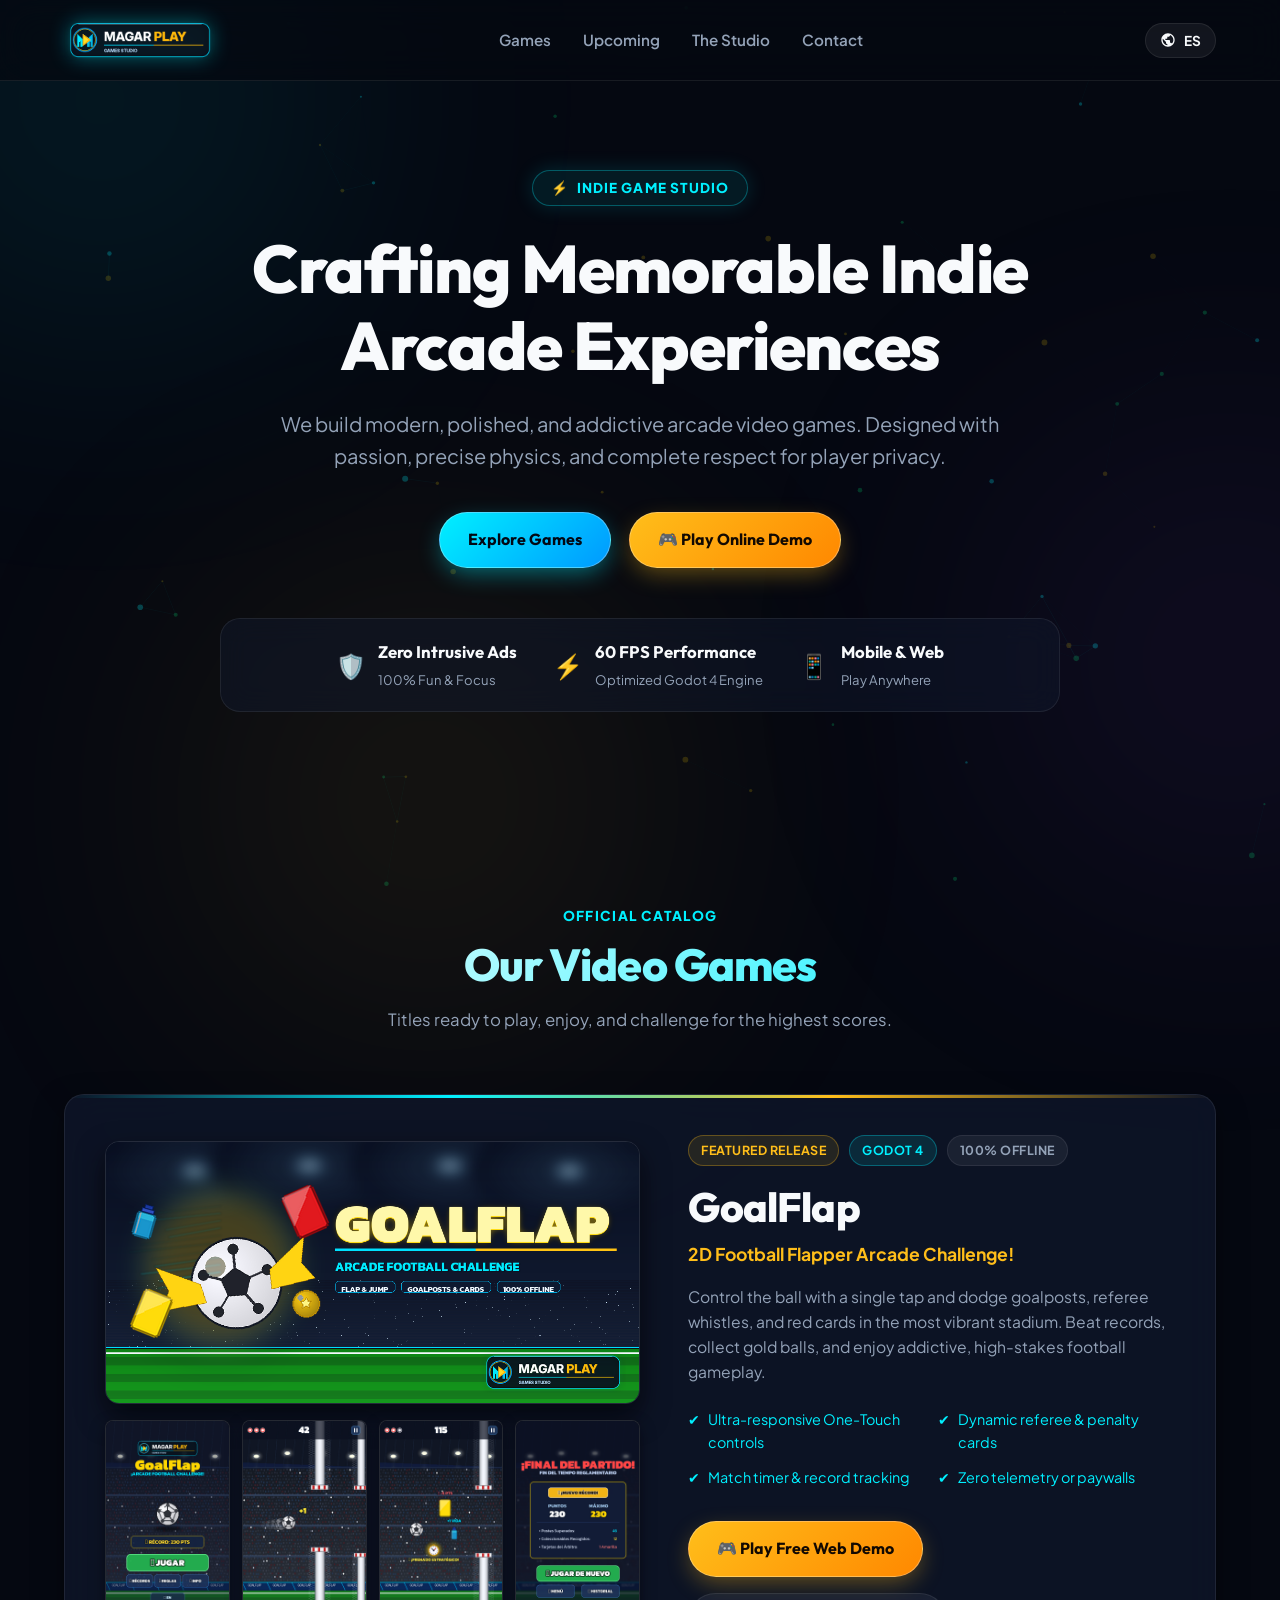
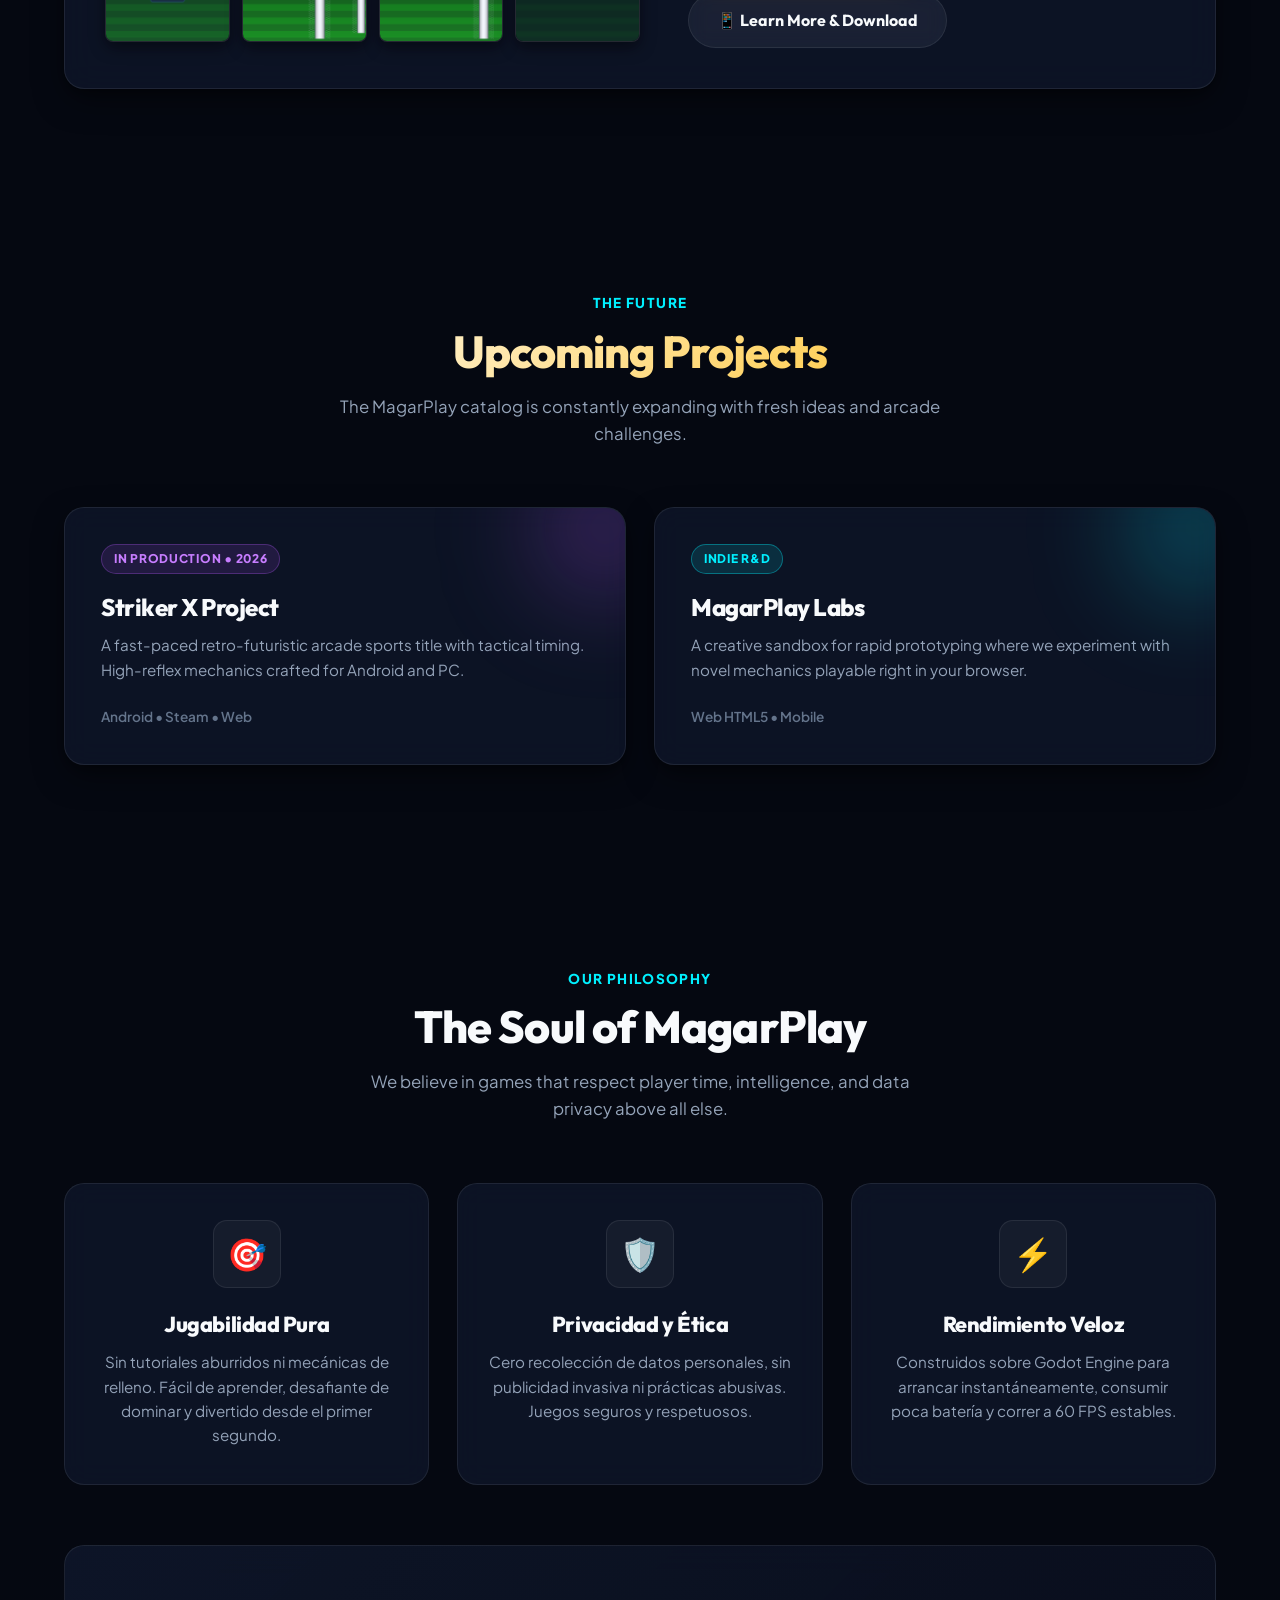
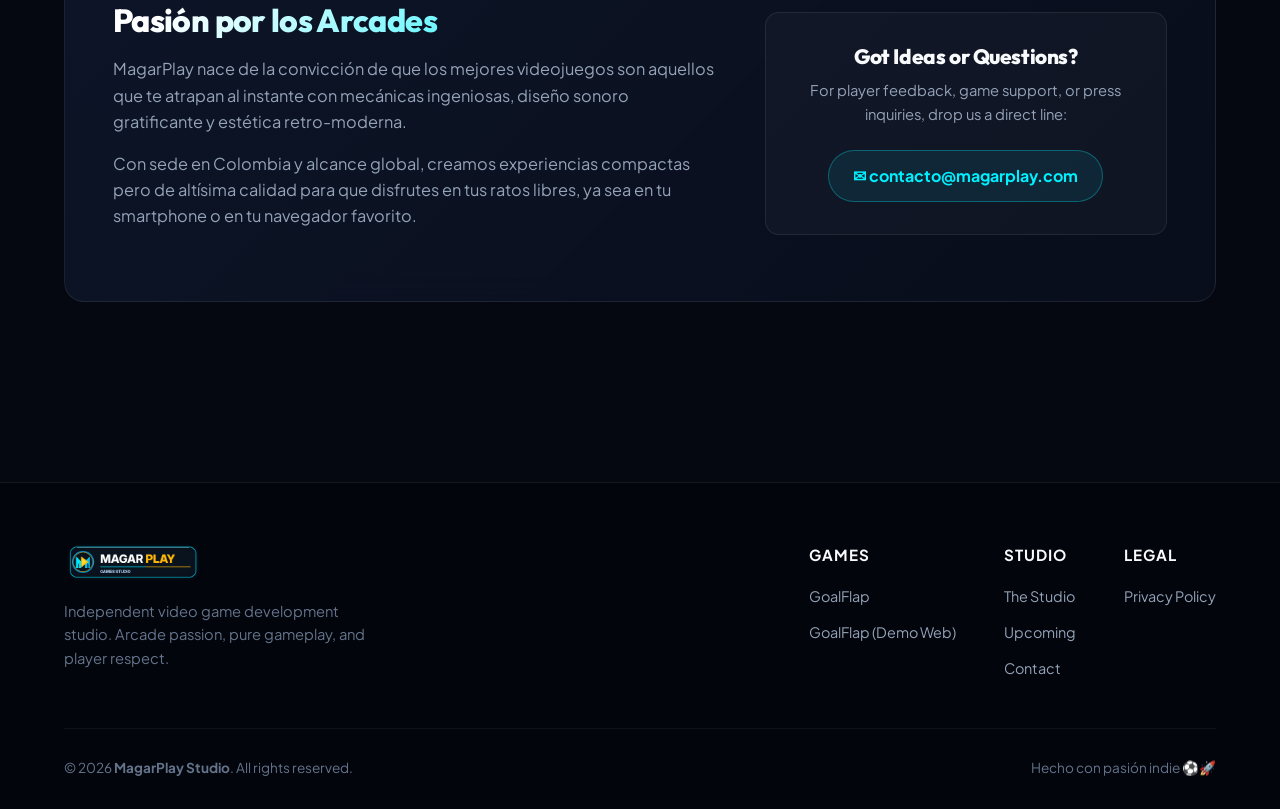
==== commit a6d8257c: "fix: orientación vertical (9:16) para capturas de pantalla y visor modal lightbox" ====
--- a/index.html
+++ b/index.html
@@ -150,19 +150,19 @@
 						<div class="game-media-wrapper">
 							<img src="images/feature_graphic.png" alt="GoalFlap Portada Oficial" class="game-banner-img">
 						</div>
-						<!-- Gameplay Thumbnails -->
+						<!-- Gameplay Thumbnails (Portrait 9:16) -->
 						<div class="game-thumbs-row">
-							<div class="game-thumb-item">
-								<img src="images/screenshots/screenshot_1_menu.png" alt="GoalFlap Menú" loading="lazy">
+							<div class="game-thumb-item" data-full="images/screenshots/screenshot_1_menu.png" title="Ver captura completa">
+								<img src="images/screenshots/screenshot_1_menu.png" alt="GoalFlap Menú Principal" loading="lazy">
 							</div>
-							<div class="game-thumb-item">
-								<img src="images/screenshots/screenshot_2_gameplay.png" alt="GoalFlap Partida" loading="lazy">
+							<div class="game-thumb-item" data-full="images/screenshots/screenshot_2_gameplay.png" title="Ver captura completa">
+								<img src="images/screenshots/screenshot_2_gameplay.png" alt="GoalFlap Partido en Acción" loading="lazy">
 							</div>
-							<div class="game-thumb-item">
-								<img src="images/screenshots/screenshot_3_collectibles.png" alt="GoalFlap Coleccionables" loading="lazy">
+							<div class="game-thumb-item" data-full="images/screenshots/screenshot_3_collectibles.png" title="Ver captura completa">
+								<img src="images/screenshots/screenshot_3_collectibles.png" alt="GoalFlap Coleccionables y Árbitro" loading="lazy">
 							</div>
-							<div class="game-thumb-item">
-								<img src="images/screenshots/screenshot_4_gameover.png" alt="GoalFlap Game Over" loading="lazy">
+							<div class="game-thumb-item" data-full="images/screenshots/screenshot_4_gameover.png" title="Ver captura completa">
+								<img src="images/screenshots/screenshot_4_gameover.png" alt="GoalFlap Fin del Partido y Récords" loading="lazy">
 							</div>
 						</div>
 					</div>
@@ -347,6 +347,14 @@
 		</div>
 	</footer>
 
+		<!-- Lightbox Modal for Full Screenshots -->
+	<div id="screenshot-modal" class="screenshot-modal" aria-hidden="true">
+		<button class="modal-close-btn" id="modal-close-btn" aria-label="Cerrar vista">&times;</button>
+		<div class="modal-content">
+			<img src="" alt="Captura de pantalla de GoalFlap" id="modal-img">
+		</div>
+	</div>
+
 	<!-- Scripts -->
 	<script src="js/main.js"></script>
 </body>
--- a/css/style.css
+++ b/css/style.css
@@ -506,20 +506,44 @@
 	transform: scale(1.03);
 }
 
-/* Gameplay Screenshots Grid */
+/* Gameplay Screenshots Grid (Vertical Mobile Screens 9:16) */
 .game-thumbs-row {
 	display: grid;
 	grid-template-columns: repeat(4, 1fr);
 	gap: 12px;
-	margin-top: 14px;
+	margin-top: 16px;
 }
 
 .game-thumb-item {
 	border-radius: var(--radius-sm);
 	overflow: hidden;
-	border: 1px solid rgba(255, 255, 255, 0.1);
-	aspect-ratio: 16/9;
-	background: #000;
+	border: 1.5px solid rgba(255, 255, 255, 0.12);
+	aspect-ratio: 9 / 16;
+	background: #070b16;
+	cursor: pointer;
+	position: relative;
+	box-shadow: 0 6px 16px rgba(0, 0, 0, 0.45);
+	transition: transform 0.28s ease, border-color 0.28s ease, box-shadow 0.28s ease;
+}
+
+.game-thumb-item::after {
+	content: '';
+	position: absolute;
+	inset: 0;
+	background: radial-gradient(circle at center, rgba(0, 240, 255, 0.2) 0%, transparent 75%);
+	opacity: 0;
+	transition: opacity 0.25s ease;
+	pointer-events: none;
+}
+
+.game-thumb-item:hover {
+	transform: translateY(-5px) scale(1.03);
+	border-color: var(--accent-cyan);
+	box-shadow: 0 10px 24px rgba(0, 240, 255, 0.35);
+}
+
+.game-thumb-item:hover::after {
+	opacity: 1;
 }
 
 .game-thumb-item img {
@@ -527,11 +551,11 @@
 	height: 100%;
 	object-fit: cover;
 	display: block;
-	transition: var(--transition-smooth);
+	transition: transform 0.35s ease;
 }
 
 .game-thumb-item:hover img {
-	transform: scale(1.08);
+	transform: scale(1.05);
 }
 
 /* Info Column */
@@ -1054,3 +1078,77 @@
 		font-size: 1.8rem;
 	}
 }
+
+/* ==========================================================================
+   LIGHTBOX MODAL FOR SCREENSHOTS
+   ========================================================================== */
+.screenshot-modal {
+	position: fixed;
+	inset: 0;
+	background: rgba(3, 5, 12, 0.92);
+	backdrop-filter: blur(16px);
+	z-index: 9999;
+	display: flex;
+	align-items: center;
+	justify-content: center;
+	opacity: 0;
+	pointer-events: none;
+	transition: opacity 0.28s ease;
+	padding: 20px;
+}
+
+.screenshot-modal.open {
+	opacity: 1;
+	pointer-events: auto;
+}
+
+.modal-content {
+	position: relative;
+	max-height: 90vh;
+	max-width: 90vw;
+	border-radius: var(--radius-md);
+	overflow: hidden;
+	border: 2px solid rgba(0, 240, 255, 0.4);
+	box-shadow: 0 25px 60px rgba(0, 0, 0, 0.9), 0 0 35px rgba(0, 240, 255, 0.25);
+	transform: scale(0.9);
+	transition: transform 0.3s cubic-bezier(0.16, 1, 0.3, 1);
+	background: #000;
+}
+
+.screenshot-modal.open .modal-content {
+	transform: scale(1);
+}
+
+.modal-content img {
+	max-height: 85vh;
+	width: auto;
+	max-width: 100%;
+	display: block;
+	object-fit: contain;
+}
+
+.modal-close-btn {
+	position: absolute;
+	top: 24px;
+	right: 28px;
+	background: rgba(255, 255, 255, 0.1);
+	border: 1px solid rgba(255, 255, 255, 0.25);
+	color: #fff;
+	font-size: 2.2rem;
+	line-height: 1;
+	width: 48px;
+	height: 48px;
+	border-radius: 50%;
+	cursor: pointer;
+	display: flex;
+	align-items: center;
+	justify-content: center;
+	transition: all 0.2s ease;
+	z-index: 10000;
+}
+
+.modal-close-btn:hover {
+	background: rgba(255, 70, 70, 0.85);
+	border-color: rgba(255, 70, 70, 1);
+	transform: scale(1.1);
+}
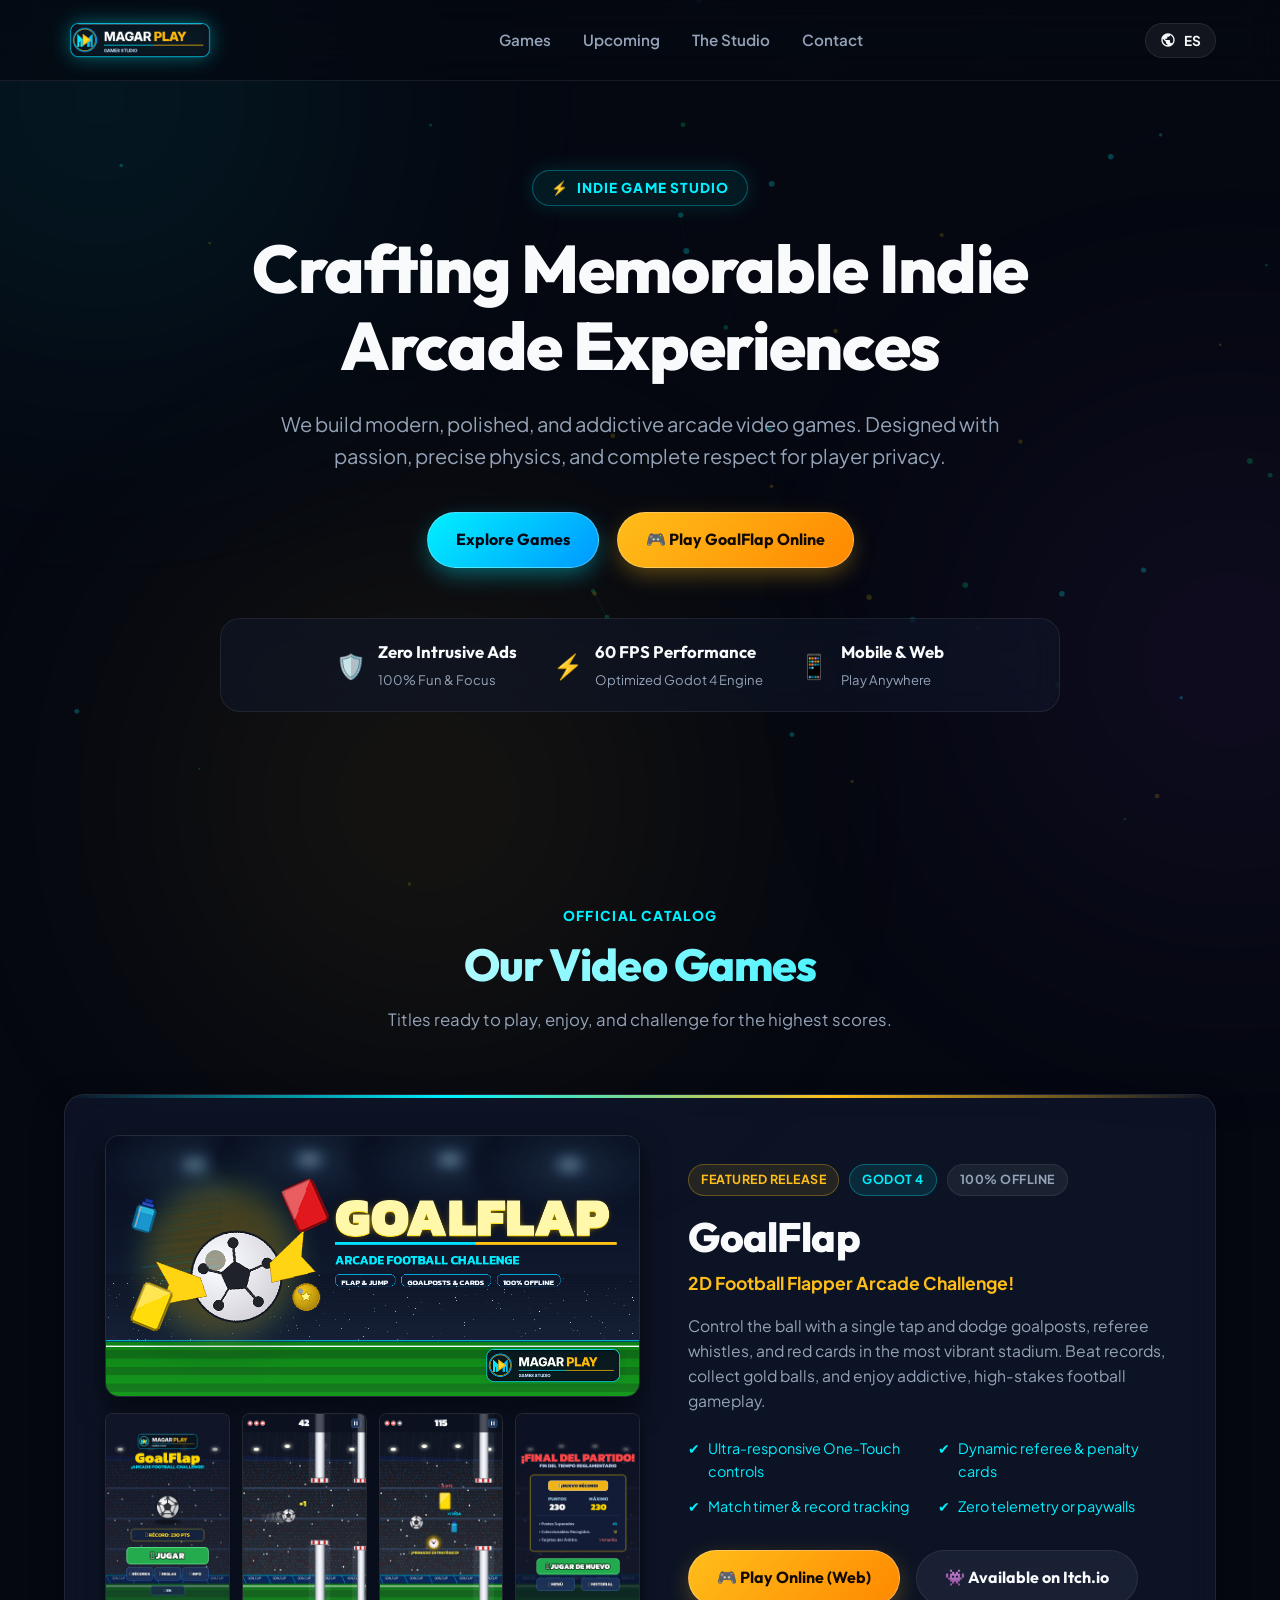
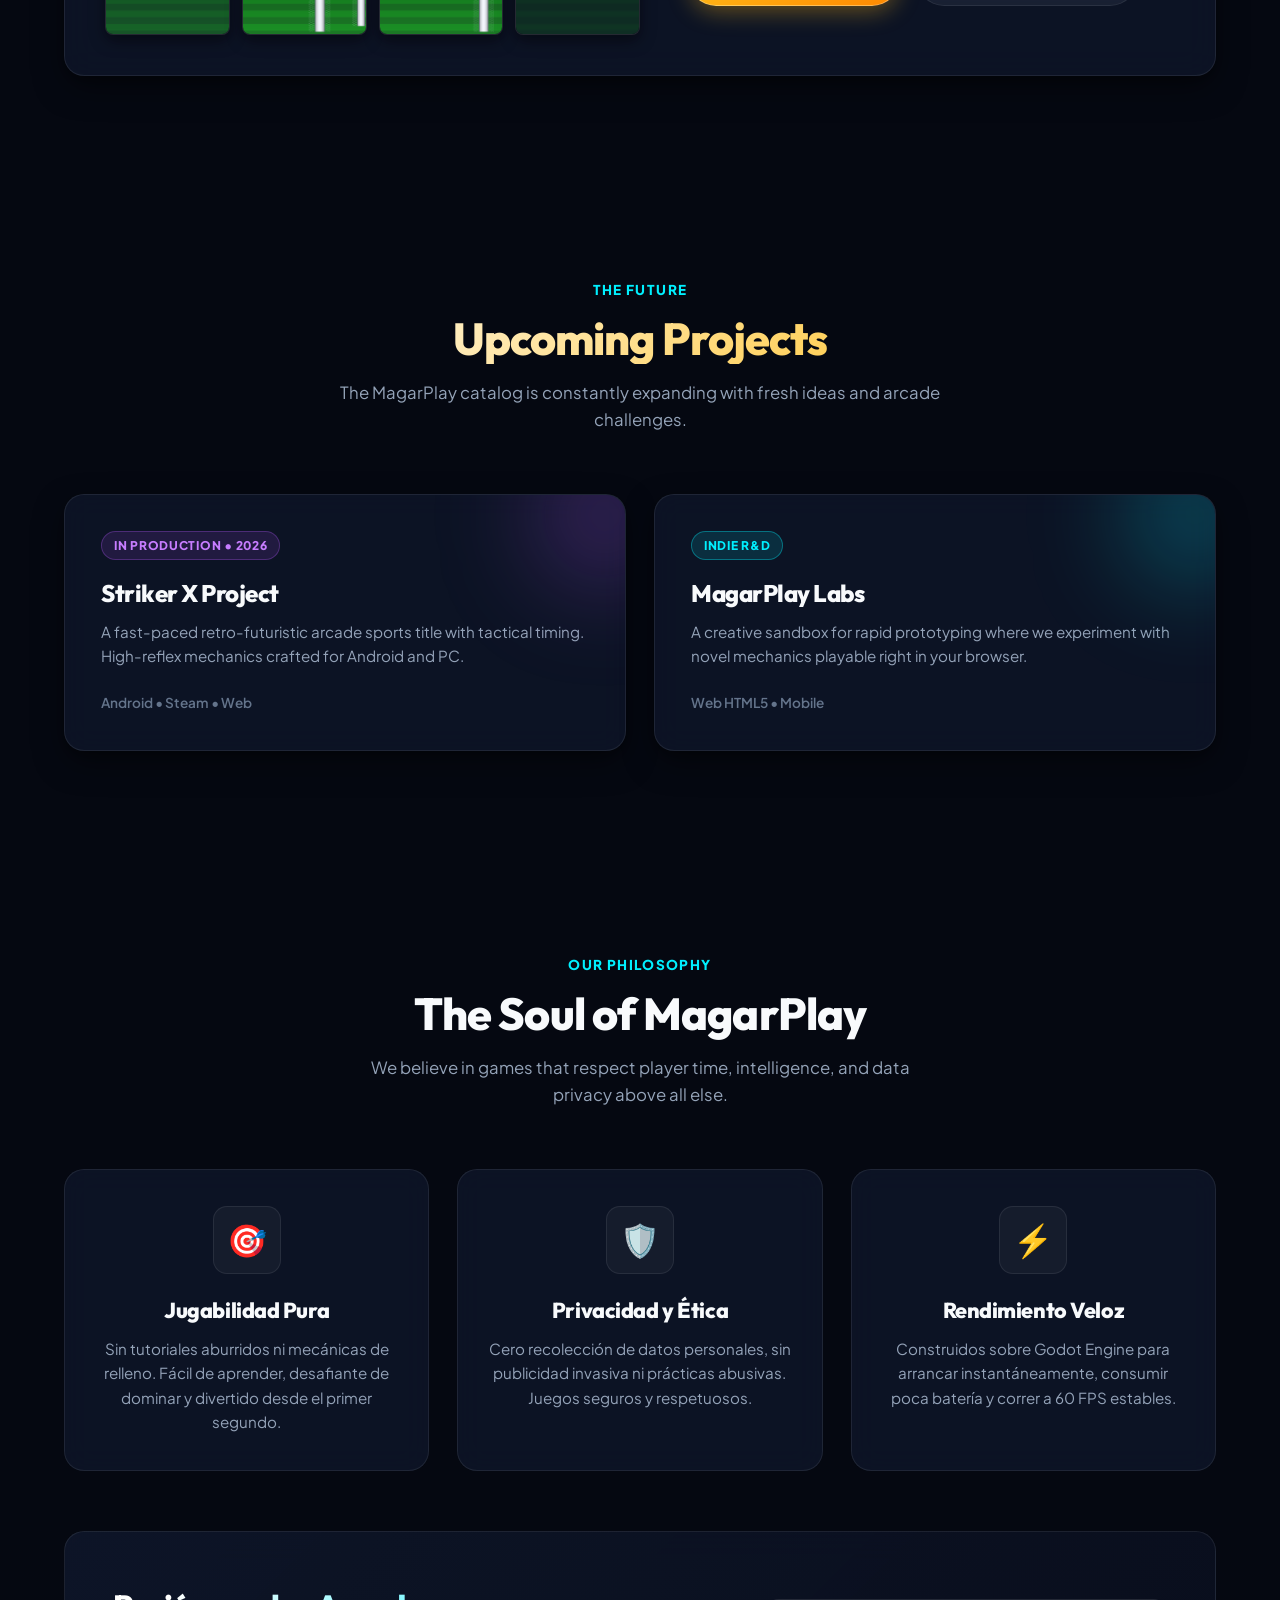
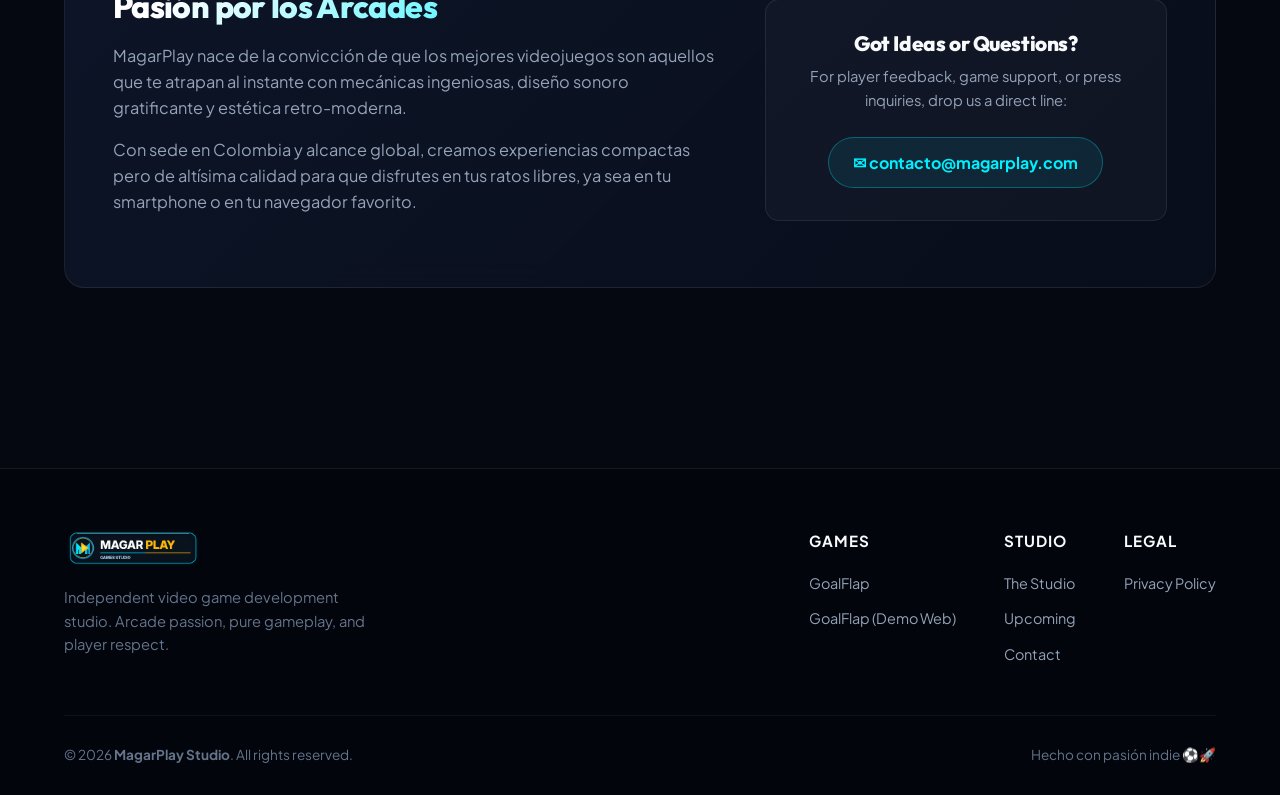
==== commit 3fe53551: "feat: actualizar enlaces de GoalFlap hacia Itch.io y juego en línea" ====
--- a/index.html
+++ b/index.html
@@ -189,8 +189,8 @@
 						</ul>
 
 						<div class="game-actions-row">
-							<a href="https://magarplay.github.io/GoalFlap/play/" target="_blank" rel="noopener" class="btn btn-gold" data-i18n="btn_play_demo">🎮 Jugar Demo Web Gratis</a>
-							<a href="https://magarplay.github.io/GoalFlap/" target="_blank" rel="noopener" class="btn btn-secondary" data-i18n="btn_game_details">📱 Conocer Más y Descargar</a>
+							<a href="https://magarplay.github.io/GoalFlap/play/" target="_blank" rel="noopener" class="btn btn-gold" data-i18n="btn_play_demo">🎮 Jugar en Línea (Web)</a>
+							<a href="https://magardev.itch.io/goalflap" target="_blank" rel="noopener" class="btn btn-secondary" data-i18n="btn_game_itch">👾 Disponible en Itch.io</a>
 						</div>
 					</div>
 				</div>
